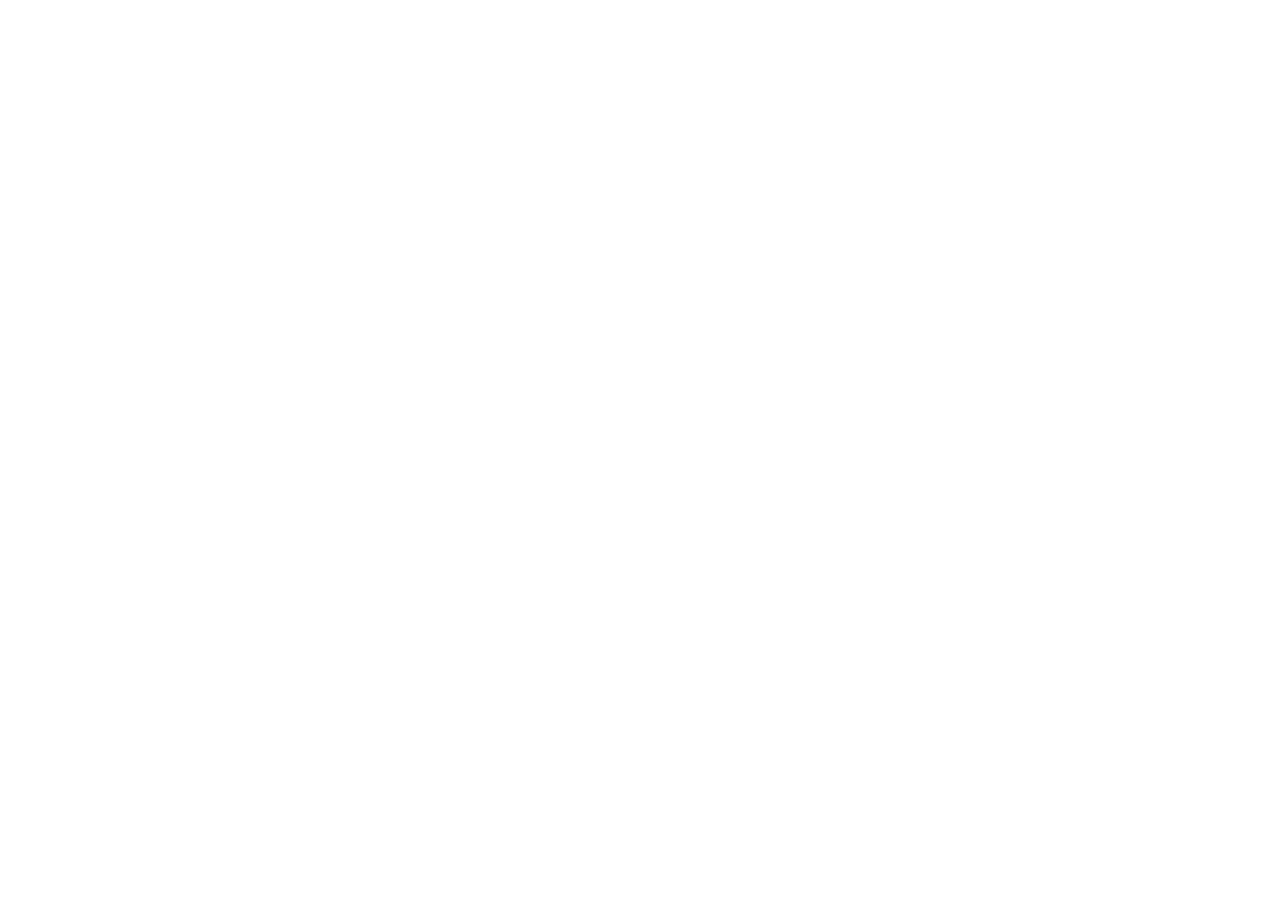
==== index.html @ bb3099e5 "add folders" ====
<!DOCTYPE html>
<html lang="en">
<head>
    <meta charset="UTF-8">
    <meta name="viewport" content="width=device-width, initial-scale=1.0">
    <title>Document</title>
</head>
<body>
    
</body>
</html>
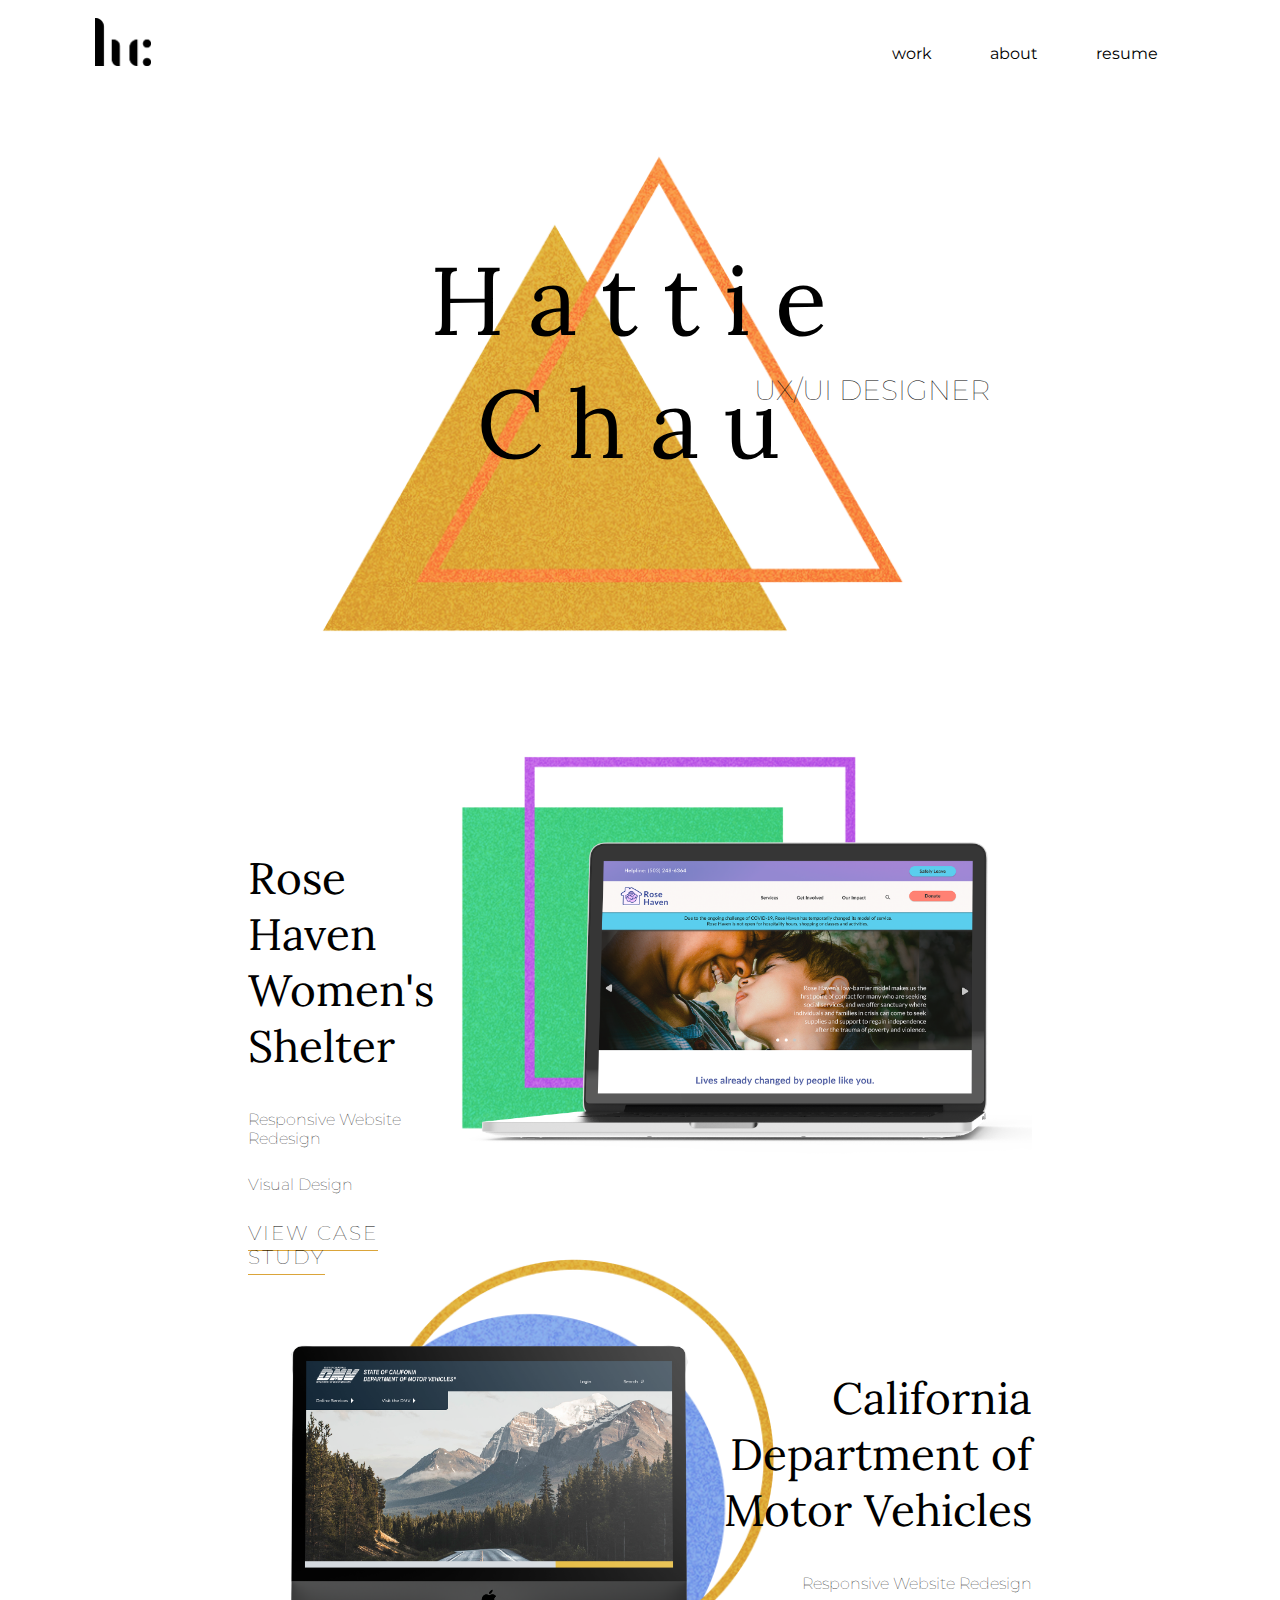
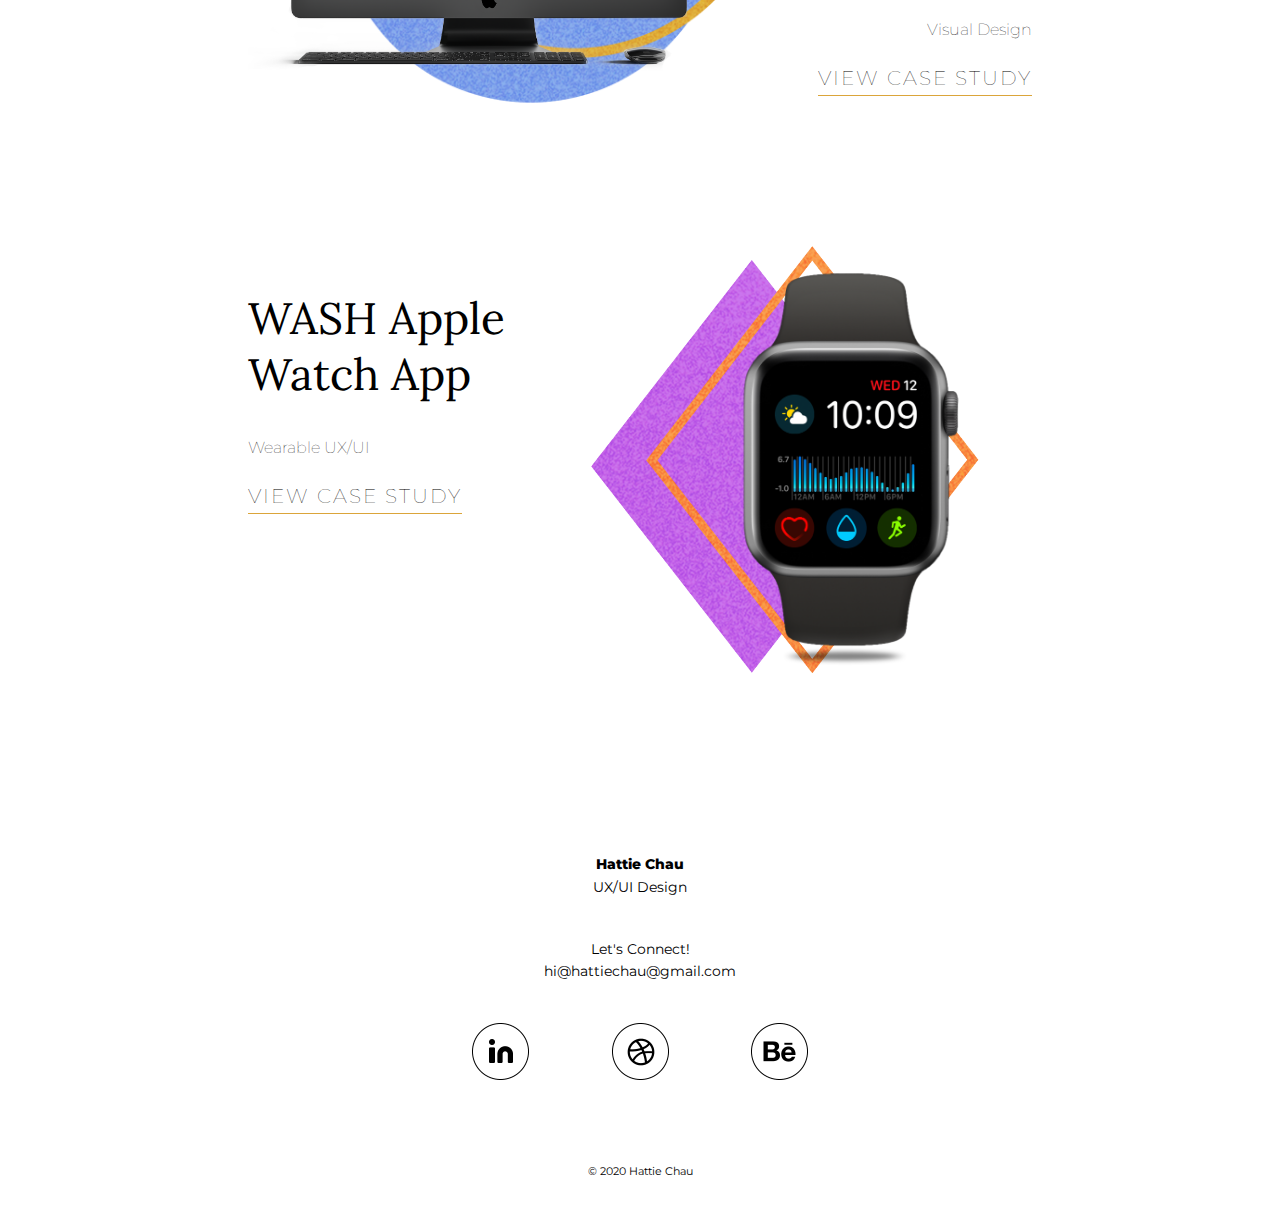
==== commit 51a8f06e: "styled homepage" ====
--- a/index.html
+++ b/index.html
@@ -3,9 +3,99 @@
 <head>
     <meta charset="UTF-8">
     <meta name="viewport" content="width=device-width, initial-scale=1.0">
-    <title>Document</title>
+    <link rel="stylesheet" href="css/styles.css">
+     <link href="https://fonts.googleapis.com/css2?family=Montserrat&display=swap" rel="stylesheet">
+     <link href="https://fonts.googleapis.com/css2?family=Lora&display=swap" rel="stylesheet">
+    <title>Hattie Chau – UX/UI Design</title>
 </head>
 <body>
+    <header>
+        <div class="navigation">
+            <div class="logo">
+            <img src="images/logoBW.png" alt="hc logo" width="56" height="48">
+            </div>
+            <nav>
+                <ul class="navigation menu">
+                    <lis class="navItem" ><a href= "index.html">work</a></li>
+                    <li class="navItem"><a href="about.html">about</a></li>
+                    <li class="navItem"><a href=resume.pdf.>resume</a></li>
+                </ul>
+            </nav>
+        </div>
+    </header>
+
+    <section class="heroSection">
+        <div class="heroImg">
+            <img src="images/triangles.png" alt="hero image triangles" width="714" height="619">
+                <h1 class="heroName">Hattie Chau</h1>
+                <h3 class="heroTitle">UX/UI Designer</h3>
+            </div>
+    </section>
+
+    <section class=homepage_CaseStudy>
+        <div class="roseHaven-container">
+            <div class="roseHaven-text">
+                <h2>Rose Haven  <br>Women's Shelter</h2>
+                <h5>Responsive Website Redesign</h5>
+                <h5>Visual Design</h5>
+                <h4><a href="url" class="links">View Case Study</a></h4>
+            </div>
+            <div class="roseHaven-imageStack_itemTop">
+                    <img src="images/RoseHaven-Mockup.png" alt="Rose Haven Responsive Website Redesign" width="580" height="362">
+            </div>
+            <div class="roseHaven-imageStack_itemBottom">
+                    <img src="images/squares.png" alt="squares background" width="572" height="491">
+            </div>
+         </div> 
+               
+        <div class="DMV-container">
+            <div class="DMV-text">
+                <h2>California Department of Motor Vehicles</h2>
+                <h5>Responsive Website Redesign</h5>
+                <h5>Visual Design</h5>
+                <h4><a href="url" class="links">View Case Study</a></h4>
+            </div>
+            <div class="DMV-imageStack_itemTop">
+                <img src="images/DMV-cover-image.png" alt="California DMV Responsive Website Redesign" width="455" height="344">
+            </div>
+            <div class="DMV-imageStack_itemBottom">
+                <img src="images/circles.png" alt="circles background" width="683" height="586">
+            </div>
+        </div>
     
+        <div class="wash-container">
+            <div class="wash-text">
+                <h2>WASH Apple Watch App</h2>
+                <h5>Wearable UX/UI</h5>
+                <h4><a href="url" class="links">View Case Study</a></h4>
+            </div>
+            <div class="wash-imageStack_itemTop">
+                    <img src="images/WASH_Watchface.png" alt="Wash Apple Watch App" width="258" height="436">
+            </div>
+            <div class="wash-imageStack_itemBottom">
+                    <img src="images/diamonds.png" alt="diamonds background" width="508" height="531">
+            </div>
+         </div> 
+    </section>
+   
+    <footer>
+        <div class="footerInfo">
+            <div class="footerName">Hattie Chau</div>
+            <div class="footerTitle">UX/UI Design</div>
+        </div>
+        <div class="footerConnect">
+            <div>Let's Connect!</div>
+            <div class="footerEmail"><a href="emailurl" class="emailLink">hi@hattiechau@gmail.com</a></div>
+        </div>
+        <div class="footerSocial">
+            <a href="https://www.linkedin.com/in/hattie-chau/"><img src="images/linkedin_logo.png" alt="linkedin logo" width="57" height="57">
+            </a>
+            <a href="https://dribbble.com/hattie_chau"><img src="images/dribbble_logo.png" alt="dribble logo" width="57" height="57">
+            </a>
+            <a href="https://www.behance.net/hattiechau"><img src="images/behance_logo.png" alt="behance logo" width="57" height="57">
+            </a>
+         </div>
+         <div class="footerCopyright">&copy; 2020 Hattie Chau</div>
+    </footer>
 </body>
 </html>--- a/css/styles.css
+++ b/css/styles.css
@@ -0,0 +1,194 @@
+body {
+    font-family: 'Montserrat', sans-serif;
+}
+h2 {
+    font: 44px 'Lora', serif ;
+}
+h3 {
+    font-size: 28px;
+}
+h4 {
+    font-size: 20px;
+    font-weight: 100;
+    letter-spacing: 0.1em;
+}
+h5 {
+    font-size: 16px;
+    font-weight: 100;
+}
+section {
+    margin:0 240px;
+}
+.links {
+    text-decoration: none;
+    text-transform: uppercase;
+    border-bottom: 1px solid #DBA53A;
+    padding-bottom: 5px;
+    color: black;
+}
+/* nav bar */
+.navigation {
+    display:flex;
+    justify-content: flex-end;
+    list-style-type: none;
+}
+.menu {
+    margin-right: 87px;
+    padding: 20px 0;
+}
+.navItem a {
+    padding: 0 27px;
+    text-decoration: none;
+    color: black;
+}
+
+.navItem li {
+    display: inline-block;
+}
+.logo {
+    cursor: pointer;
+    margin-right: auto;
+    padding: 10px 87px;
+}
+/* hero section */
+.heroImg img {
+    position: absolute;
+    display: block;
+    top: 100px;
+    left: 250px;
+    z-index: -1;
+}
+.heroName {
+    position: relative;
+    text-align: center;
+    top: 75px;
+    font: 96px 'Lora', serif;
+    font-weight: normal;
+    letter-spacing: 0.25em; 
+}
+.heroTitle {
+    position: absolute;
+    top: 345px;
+    right: 290px;
+    font-weight: 100;
+    text-transform: uppercase;
+    letter-spacing: 0.em;
+}
+.heroSection {
+    height: 650px;
+}
+
+/* Rose Haven case study */
+.roseHaven-container {
+    width: 100%;
+    height: 520px;
+    display: grid;
+    grid-template-columns: repeat(2, 1fr);
+    grid-template-rows: 0;
+}
+.roseHaven-text {
+    z-index: 1;
+}
+.roseHaven-imageStack_itemTop {
+    z-index: 0;
+    grid-column-start: 2;
+  }
+.roseHaven-imageStack_itemBottom {
+    position: absolute;
+    right: 320px;
+    top: 700px;
+    z-index: -1;
+    grid-column-start: 2;
+}
+    /*DMV case study  */
+.DMV-container {
+    width: 100%;
+    height: 520px;
+    display: grid; 
+    grid-template-columns: repeat(2, 1fr);
+    grid-template-rows: 0;
+} 
+.DMV-text {
+    text-align: right;
+    z-index: 1;
+    grid-column-start: 2;
+}
+.DMV-imageStack_itemTop {
+    z-index: 0;
+    grid-column-start: 1;
+  }
+.DMV-imageStack_itemBottom {
+    position: absolute;
+    left: 210px;
+    top: 1200px;
+    z-index: -1;
+    grid-column-start: 1;
+}
+/* wash case study */
+.wash-container {
+    width: 100%;
+    height: 520px;
+    display: grid;
+    grid-template-columns: repeat(2, 1fr);
+    grid-template-rows: 0;
+}
+.wash-text {
+    z-index: 1;
+}
+.wash-imageStack_itemTop {
+    position: absolute;
+    right: 300px;
+    z-index: 0;
+    grid-column-start: 2;
+  }
+.wash-imageStack_itemBottom {
+    position: absolute;
+    right: 250px;
+    top: 1800px;
+    z-index: -1;
+    grid-column-start: 2;
+}
+/* footer */
+footer {
+    height: 328px;
+    margin: 20px;
+    padding: 40px;
+    text-align: center;
+    font-size: 14px;
+}
+.footerName {
+    font-weight: 800;
+}
+.footerInfo div {
+    line-height: 1.6;
+}
+.footerConnect div {
+    line-height: 1.6;
+}
+
+.footerInfo {
+    padding: 20px;
+}
+.footerConnect {
+    padding: 20px;
+}
+
+.footerEmail a {
+    text-decoration: none;
+    color: black
+}
+.footerEmail a:hover {
+    color: #DBA53A;
+    text-decoration: underline;
+}
+.footerSocial {
+    display: flex;
+    width: 500px;
+    margin: auto;
+    padding: 20px;
+    justify-content: space-evenly;
+}
+.footerCopyright {
+    font-size: 11px;
+    padding: 60px 20px 0 20px;
+}